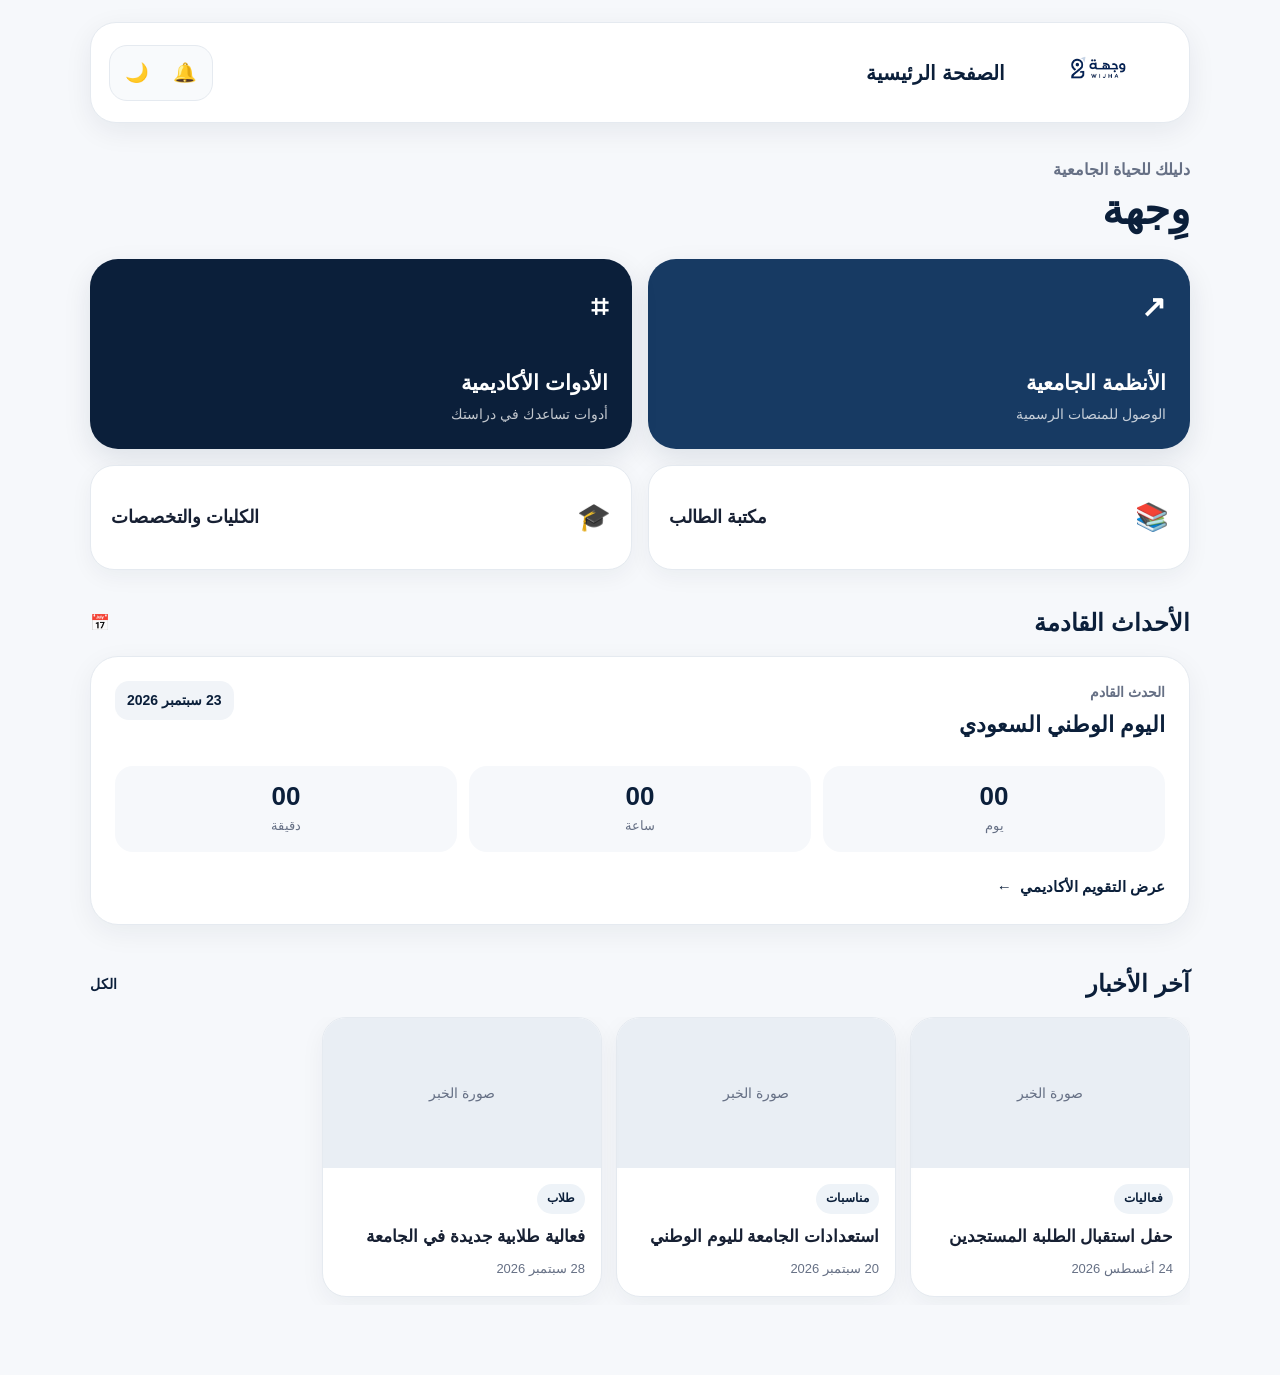
==== index.html @ 27737528 "Update stylesheet version in index.html" ====
<!DOCTYPE html>
<html lang="ar" dir="rtl">

<head>
    <meta charset="UTF-8">
    <meta name="viewport" content="width=device-width, initial-scale=1.0">

    <link rel="stylesheet" href="css/style.css?v=10">

    <title>وِجهة | WIJHA</title>
</head>

<body>

    <header class="top-bar">

        <div class="brand">
            <img src="assets/images/wijha-logo.jpg" alt="شعار وِجهة">
            <span>الصفحة الرئيسية</span>
        </div>

        <div class="top-actions">
            <button aria-label="الإشعارات">🔔</button>
            <button aria-label="الوضع الليلي">🌙</button>
        </div>

    </header>

    <section class="home-intro">
        <p class="home-eyebrow">دليلك للحياة الجامعية</p>
        <h1>وِجهة</h1>
    </section>

    <section class="main-shortcuts">

        <a href="#" class="main-card">
            <div class="card-icon">↗</div>
            <h2>الأنظمة الجامعية</h2>
            <p>الوصول للمنصات الرسمية</p>
        </a>

        <a href="#" class="main-card main-card-dark">
            <div class="card-icon">⌗</div>
            <h2>الأدوات الأكاديمية</h2>
            <p>أدوات تساعدك في دراستك</p>
        </a>

        <a href="#" class="secondary-card">
            <div class="secondary-icon">📚</div>
            <h3>مكتبة الطالب</h3>
        </a>

        <a href="#" class="secondary-card">
            <div class="secondary-icon">🎓</div>
            <h3>الكليات والتخصصات</h3>
        </a>

    </section>

    <section class="upcoming-section">

        <div class="section-heading">
            <h2>الأحداث القادمة</h2>
            <span>📅</span>
        </div>

        <div
            class="event-card"
            id="next-event"
            data-date="2026-09-23T00:00:00+03:00"
        >

            <div class="event-top">

                <div>
                    <p class="event-label">الحدث القادم</p>
                    <h3>اليوم الوطني السعودي</h3>
                </div>

                <div class="event-date">
                    23 سبتمبر 2026
                </div>

            </div>

            <div class="countdown">

                <div class="time-box">
                    <strong id="days">00</strong>
                    <span>يوم</span>
                </div>

                <div class="time-box">
                    <strong id="hours">00</strong>
                    <span>ساعة</span>
                </div>

                <div class="time-box">
                    <strong id="minutes">00</strong>
                    <span>دقيقة</span>
                </div>

            </div>

            <a href="#" class="event-link">
                عرض التقويم الأكاديمي
                <span>←</span>
            </a>

        </div>

    </section>

    <section class="news-section">

        <div class="news-heading">
            <h2>آخر الأخبار</h2>
            <a href="#">الكل</a>
        </div>

        <div class="news-scroll">

            <article class="news-card">

                <div class="news-image-placeholder">
                    صورة الخبر
                </div>

                <div class="news-content">
                    <span class="news-category">فعاليات</span>

                    <h3>
                        حفل استقبال الطلبة المستجدين
                    </h3>

                    <p class="news-date">
                        24 أغسطس 2026
                    </p>
                </div>

            </article>

            <article class="news-card">

                <div class="news-image-placeholder">
                    صورة الخبر
                </div>

                <div class="news-content">
                    <span class="news-category">مناسبات</span>

                    <h3>
                        استعدادات الجامعة لليوم الوطني
                    </h3>

                    <p class="news-date">
                        20 سبتمبر 2026
                    </p>
                </div>

            </article>

            <article class="news-card">

                <div class="news-image-placeholder">
                    صورة الخبر
                </div>

                <div class="news-content">
                    <span class="news-category">طلاب</span>

                    <h3>
                        فعالية طلابية جديدة في الجامعة
                    </h3>

                    <p class="news-date">
                        28 سبتمبر 2026
                    </p>
                </div>

            </article>

        </div>

    </section>


    <!-- Bottom Navigation -->

   <nav class="bottom-nav" aria-label="التنقل الرئيسي">

    <a href="index.html" class="bottom-nav-item active">
        <span class="bottom-nav-icon">⌂</span>
        <span class="bottom-nav-label">الرئيسية</span>
    </a>

    <a href="tools.html" class="bottom-nav-item">
        <span class="bottom-nav-icon">▦</span>
        <span class="bottom-nav-label">الأدوات</span>
    </a>

    <a href="services.html" class="bottom-nav-item">
        <span class="bottom-nav-icon">◇</span>
        <span class="bottom-nav-label">الخدمات</span>
    </a>

    <a href="library.html" class="bottom-nav-item">
        <span class="bottom-nav-icon">▤</span>
        <span class="bottom-nav-label">المكتبة</span>
    </a>

    <a href="news.html" class="bottom-nav-item">
        <span class="bottom-nav-icon">▱</span>
        <span class="bottom-nav-label">الأخبار</span>
    </a>

</nav>

    <script src="js/main.js?v=1"></script>

</body>

</html>
---- css/style.css ----
:root {
    --navy: #0B1F3A;
    --navy-light: #173A63;
    --white: #FFFFFF;
    --background: #F6F8FB;
    --text: #172033;
    --text-secondary: #667085;
    --border: #E5EAF0;
}

* {
    margin: 0;
    padding: 0;
    box-sizing: border-box;
}

html {
    direction: rtl;
    scroll-behavior: smooth;
}

body {
    background-color: var(--background);
    color: var(--text);
    font-family: Arial, sans-serif;
    line-height: 1.6;

    padding-bottom: 110px;
}


/* =========================
   Top Navigation
========================= */

.top-bar {
    width: calc(100% - 32px);
    max-width: 1100px;
    min-height: 82px;

    margin: 22px auto;
    padding: 12px 18px;

    background: var(--white);

    border: 1px solid var(--border);
    border-radius: 26px;

    display: flex;
    align-items: center;
    justify-content: space-between;

    box-shadow: 0 8px 28px rgba(11, 31, 58, 0.07);
}

.brand {
    display: flex;
    align-items: center;
    gap: 16px;
}

.brand img {
    width: 150px;
    height: 75px;
    object-fit: contain;
}

.brand span {
    color: var(--navy);
    font-size: 20px;
    font-weight: 700;
}

.top-actions {
    display: flex;
    align-items: center;
    gap: 6px;

    background: #F8FAFC;

    border: 1px solid var(--border);
    border-radius: 18px;

    padding: 6px;
}

.top-actions button {
    width: 42px;
    height: 42px;

    border: none;
    background: transparent;
    border-radius: 13px;

    font-size: 19px;
    cursor: pointer;
}

.top-actions button:hover {
    background: #EEF2F6;
}


/* =========================
   Home Intro
========================= */

.home-intro {
    width: calc(100% - 32px);
    max-width: 1100px;

    margin: 34px auto 24px;

    text-align: right;
}

.home-eyebrow {
    color: var(--text-secondary);

    font-size: 16px;
    font-weight: 600;

    margin-bottom: 2px;
}

.home-intro h1 {
    color: var(--navy);

    font-size: 42px;
    font-weight: 800;
    line-height: 1.2;
}


/* =========================
   Main Shortcuts
========================= */

.main-shortcuts {
    width: calc(100% - 32px);
    max-width: 1100px;

    margin: 0 auto 34px;

    display: grid;
    grid-template-columns: repeat(2, 1fr);

    gap: 16px;
}

.main-card {
    min-height: 190px;
    padding: 24px;

    background: var(--navy-light);
    color: var(--white);

    border-radius: 28px;

    text-decoration: none;

    display: flex;
    flex-direction: column;
    justify-content: flex-end;

    box-shadow: 0 10px 28px rgba(11, 31, 58, 0.10);
}

.main-card-dark {
    background: var(--navy);
}

.card-icon {
    margin-bottom: auto;

    font-size: 30px;
    font-weight: 700;
}

.main-card h2 {
    font-size: 21px;

    margin-bottom: 3px;
}

.main-card p {
    font-size: 14px;

    opacity: 0.75;
}

.secondary-card {
    min-height: 105px;

    padding: 18px 20px;

    background: var(--white);
    color: var(--text);

    border: 1px solid var(--border);
    border-radius: 24px;

    text-decoration: none;

    display: flex;
    align-items: center;
    justify-content: space-between;

    gap: 12px;

    box-shadow: 0 7px 22px rgba(11, 31, 58, 0.05);
}

.secondary-card h3 {
    font-size: 18px;
    font-weight: 700;
}

.secondary-icon {
    font-size: 27px;
}


/* =========================
   Sections
========================= */

.upcoming-section,
.news-section {
    width: calc(100% - 32px);
    max-width: 1100px;

    margin: 0 auto 40px;
}

.section-heading,
.news-heading {
    display: flex;
    align-items: center;
    justify-content: space-between;

    margin-bottom: 14px;
}

.section-heading h2,
.news-heading h2 {
    color: var(--navy);

    font-size: 24px;
    font-weight: 800;
}

.news-heading a {
    color: var(--navy);

    text-decoration: none;

    font-size: 14px;
    font-weight: 700;
}


/* =========================
   Upcoming Event
========================= */

.event-card {
    background: var(--white);

    border: 1px solid var(--border);
    border-radius: 28px;

    padding: 24px;

    box-shadow: 0 8px 28px rgba(11, 31, 58, 0.06);
}

.event-top {
    display: flex;

    align-items: flex-start;
    justify-content: space-between;

    gap: 20px;

    margin-bottom: 24px;
}

.event-label {
    color: var(--text-secondary);

    font-size: 14px;
    font-weight: 600;

    margin-bottom: 3px;
}

.event-top h3 {
    color: var(--navy);

    font-size: 22px;
    font-weight: 800;
}

.event-date {
    background: #F1F4F8;
    color: var(--navy);

    border-radius: 14px;

    padding: 8px 12px;

    font-size: 14px;
    font-weight: 700;

    white-space: nowrap;
}

.countdown {
    display: grid;

    grid-template-columns: repeat(3, 1fr);

    gap: 12px;

    margin-bottom: 22px;
}

.time-box {
    background: var(--background);

    border-radius: 18px;

    padding: 16px 10px;

    text-align: center;
}

.time-box strong {
    display: block;

    color: var(--navy);

    font-size: 26px;
    font-weight: 800;
    line-height: 1.1;
}

.time-box span {
    display: block;

    color: var(--text-secondary);

    font-size: 13px;

    margin-top: 5px;
}

.event-link {
    color: var(--navy);

    text-decoration: none;

    display: inline-flex;
    align-items: center;

    gap: 8px;

    font-size: 15px;
    font-weight: 700;
}


/* =========================
   News
========================= */

.news-scroll {
    display: flex;

    gap: 14px;

    overflow-x: auto;

    padding-bottom: 8px;

    scroll-snap-type: x mandatory;
}

.news-card {
    flex: 0 0 280px;

    background: var(--white);

    border: 1px solid var(--border);
    border-radius: 24px;

    overflow: hidden;

    scroll-snap-align: start;

    box-shadow: 0 8px 24px rgba(11, 31, 58, 0.05);
}

.news-image-placeholder {
    height: 150px;

    background: #E9EEF4;
    color: var(--text-secondary);

    display: flex;
    align-items: center;
    justify-content: center;

    font-size: 14px;
}

.news-content {
    padding: 16px;
}

.news-category {
    display: inline-block;

    color: var(--navy);
    background: #EEF3F8;

    border-radius: 999px;

    padding: 5px 10px;

    font-size: 12px;
    font-weight: 700;

    margin-bottom: 10px;
}

.news-content h3 {
    color: var(--text);

    font-size: 17px;
    line-height: 1.5;

    margin-bottom: 10px;
}

.news-date {
    color: var(--text-secondary);

    font-size: 13px;
}


/* =========================
   Bottom Navigation
========================= */

.bottom-nav {
    position: fixed;

    left: 50%;
    bottom: 14px;

    transform: translateX(-50%);

    width: calc(100% - 24px);
    max-width: 520px;

    min-height: 74px;

    padding: 8px 6px;

    background: rgba(255, 255, 255, 0.96);

    border: 1px solid var(--border);
    border-radius: 24px;

    display: grid;

    grid-template-columns: repeat(5, 1fr);

    align-items: center;

    z-index: 1000;

    box-shadow: 0 12px 38px rgba(11, 31, 58, 0.15);
}

.bottom-nav-item {
    min-width: 0;

    color: var(--text-secondary);

    text-decoration: none;

    display: flex;
    flex-direction: column;

    align-items: center;
    justify-content: center;

    gap: 3px;

    border-radius: 16px;

    padding: 7px 2px;
}

.bottom-nav-icon {
    font-size: 21px;

    line-height: 1;
}

.bottom-nav-label {
    font-size: 11px;

    font-weight: 700;

    white-space: nowrap;
}

.bottom-nav-item.active {
    color: var(--navy);

    background: #EEF3F8;
}


/* =========================
   Desktop
========================= */

@media (min-width: 801px) {

    .bottom-nav {
        display: none;
    }

    body {
        padding-bottom: 30px;
    }
}


/* =========================
   Mobile
========================= */

@media (max-width: 600px) {

    .top-bar {
        width: calc(100% - 24px);

        min-height: 74px;

        margin: 14px auto;

        padding: 9px 12px;

        border-radius: 22px;
    }

    .brand {
        gap: 9px;
    }

    .brand img {
        width: 145px;
        height: 65px;
    }

    .brand span {
        font-size: 16px;
    }

    .top-actions button {
        width: 36px;
        height: 36px;

        font-size: 17px;
    }


    .home-intro {
        width: calc(100% - 32px);

        margin: 30px auto 22px;
    }

    .home-eyebrow {
        font-size: 15px;
    }

    .home-intro h1 {
        font-size: 36px;
    }


    .main-shortcuts {
        gap: 12px;

        margin-bottom: 30px;
    }

    .main-card {
        min-height: 165px;

        padding: 18px;

        border-radius: 24px;
    }

    .card-icon {
        font-size: 26px;
    }

    .main-card h2 {
        font-size: 18px;
    }

    .main-card p {
        font-size: 13px;
    }


    .secondary-card {
        min-height: 96px;

        padding: 15px 16px;

        border-radius: 20px;
    }

    .secondary-card h3 {
        font-size: 16px;
    }

    .secondary-icon {
        font-size: 24px;
    }


    .upcoming-section,
    .news-section {
        width: calc(100% - 32px);

        margin-bottom: 34px;
    }

    .section-heading h2,
    .news-heading h2 {
        font-size: 21px;
    }


    .event-card {
        padding: 18px;

        border-radius: 24px;
    }

    .event-top {
        flex-direction: column;

        gap: 10px;

        margin-bottom: 18px;
    }

    .event-top h3 {
        font-size: 20px;
    }

    .event-date {
        font-size: 13px;
    }


    .countdown {
        gap: 8px;

        margin-bottom: 18px;
    }

    .time-box {
        padding: 14px 8px;

        border-radius: 16px;
    }

    .time-box strong {
        font-size: 23px;
    }

    .time-box span {
        font-size: 12px;
    }


    .news-card {
        flex-basis: 82%;
    }
}
/* =========================
   Inner Pages
========================= */

.page-intro {
    width: calc(100% - 32px);
    max-width: 1100px;

    margin: 36px auto 26px;

    text-align: right;
}

.page-eyebrow {
    color: var(--text-secondary);

    font-size: 15px;
    font-weight: 600;

    margin-bottom: 4px;
}

.page-intro h1 {
    color: var(--navy);

    font-size: 38px;
    font-weight: 800;

    margin-bottom: 10px;
}

.page-description {
    max-width: 650px;

    color: var(--text-secondary);

    font-size: 15px;
    line-height: 1.9;
}


/* =========================
   Tools Page
========================= */

.tools-grid {
    width: calc(100% - 32px);
    max-width: 1100px;

    margin: 0 auto 28px;

    display: grid;
    grid-template-columns: repeat(2, 1fr);

    gap: 16px;
}

.tool-card {
    min-height: 155px;

    padding: 22px;

    background: var(--white);
    color: var(--text);

    border: 1px solid var(--border);
    border-radius: 26px;

    text-decoration: none;

    display: grid;
    grid-template-columns: auto 1fr auto;

    align-items: center;

    gap: 16px;

    box-shadow: 0 8px 24px rgba(11, 31, 58, 0.05);
}

.tool-card-icon {
    width: 58px;
    height: 58px;

    background: #EEF3F8;
    color: var(--navy);

    border-radius: 18px;

    display: flex;
    align-items: center;
    justify-content: center;

    font-size: 25px;
    font-weight: 800;
}

.tool-card-content h2 {
    color: var(--navy);

    font-size: 20px;
    font-weight: 800;

    margin-bottom: 5px;
}

.tool-card-content p {
    color: var(--text-secondary);

    font-size: 14px;
    line-height: 1.7;
}

.tool-arrow {
    color: var(--navy);

    font-size: 22px;
    font-weight: 800;
}


/* =========================
   Privacy Note
========================= */

.privacy-note {
    width: calc(100% - 32px);
    max-width: 1100px;

    margin: 0 auto 40px;

    padding: 20px;

    background: #EEF3F8;

    border: 1px solid var(--border);
    border-radius: 24px;

    display: flex;
    align-items: flex-start;

    gap: 14px;
}

.privacy-icon {
    width: 44px;
    height: 44px;

    flex: 0 0 44px;

    background: var(--white);

    border-radius: 14px;

    display: flex;
    align-items: center;
    justify-content: center;

    font-size: 20px;
}

.privacy-note h3 {
    color: var(--navy);

    font-size: 17px;

    margin-bottom: 3px;
}

.privacy-note p {
    color: var(--text-secondary);

    font-size: 14px;
    line-height: 1.8;
}


/* =========================
   Inner Pages Mobile
========================= */

@media (max-width: 600px) {

    .page-intro {
        width: calc(100% - 32px);

        margin: 30px auto 22px;
    }

    .page-intro h1 {
        font-size: 30px;
    }

    .page-description {
        font-size: 14px;
    }


    .tools-grid {
        grid-template-columns: 1fr;

        gap: 12px;
    }

    .tool-card {
        min-height: 125px;

        padding: 17px;

        border-radius: 22px;

        gap: 13px;
    }

    .tool-card-icon {
        width: 50px;
        height: 50px;

        border-radius: 15px;

        font-size: 22px;
    }

    .tool-card-content h2 {
        font-size: 17px;
    }

    .tool-card-content p {
        font-size: 13px;
    }

    .tool-arrow {
        font-size: 20px;
    }


    .privacy-note {
        padding: 16px;

        border-radius: 20px;

        margin-bottom: 34px;
    }
}
/* =========================================
   GPA Calculator
========================================= */

.gpa-calculator {
    width: calc(100% - 32px);
    max-width: 1100px;
    margin: 0 auto 28px;
}

.calculator-section {
    background: var(--white);

    border: 1px solid var(--border);
    border-radius: 26px;

    padding: 24px;

    margin-bottom: 16px;

    box-shadow: 0 8px 24px rgba(11, 31, 58, 0.05);
}


/* Heading */

.calculator-heading {
    display: flex;
    align-items: flex-start;
    justify-content: space-between;

    gap: 20px;

    margin-bottom: 22px;
}

.calculator-heading > div {
    display: flex;
    align-items: center;

    gap: 10px;
}

.calculator-step {
    min-width: 38px;
    height: 38px;

    padding: 0 8px;

    background: #EEF3F8;
    color: var(--navy);

    border-radius: 12px;

    display: flex;
    align-items: center;
    justify-content: center;

    font-size: 13px;
    font-weight: 800;
}

.calculator-heading h2 {
    color: var(--navy);

    font-size: 21px;
    font-weight: 800;
}

.calculator-heading > p {
    color: var(--text-secondary);

    font-size: 13px;
}


/* Forms */

.form-grid {
    display: grid;

    grid-template-columns: repeat(2, 1fr);

    gap: 14px;
}

.form-group {
    display: flex;
    flex-direction: column;

    gap: 7px;
}

.form-group label {
    color: var(--text);

    font-size: 14px;
    font-weight: 700;
}

.form-group input,
.form-group select {
    width: 100%;

    height: 50px;

    padding: 0 14px;

    background: #FAFBFC;
    color: var(--text);

    border: 1px solid var(--border);
    border-radius: 14px;

    outline: none;

    font-family: inherit;
    font-size: 16px;
}

.form-group input:focus,
.form-group select:focus {
    border-color: var(--navy);
}

.form-group small {
    color: var(--text-secondary);

    font-size: 12px;
}


/* Courses */

.courses-list {
    display: flex;
    flex-direction: column;

    gap: 12px;
}

.course-row {
    display: flex;
    align-items: flex-start;

    gap: 12px;

    padding: 16px;

    background: var(--background);

    border: 1px solid var(--border);
    border-radius: 20px;
}

.course-number {
    width: 34px;
    height: 34px;

    flex: 0 0 34px;

    background: var(--navy);
    color: var(--white);

    border-radius: 11px;

    display: flex;
    align-items: center;
    justify-content: center;

    font-size: 13px;
    font-weight: 800;
}

.course-fields {
    flex: 1;

    display: grid;

    grid-template-columns: 2fr 1fr 1fr;

    gap: 12px;
}

.add-course-button {
    width: 100%;

    min-height: 48px;

    margin-top: 14px;

    border: 1px dashed #B8C3D1;
    border-radius: 15px;

    background: transparent;
    color: var(--navy);

    font-family: inherit;
    font-size: 14px;
    font-weight: 800;

    cursor: pointer;
}

.add-course-button span {
    font-size: 18px;

    margin-left: 5px;
}


/* Calculate */

.calculate-gpa-button {
    width: 100%;

    min-height: 56px;

    margin: 4px 0 16px;

    border: none;
    border-radius: 18px;

    background: var(--navy);
    color: var(--white);

    font-family: inherit;

    font-size: 17px;
    font-weight: 800;

    cursor: pointer;
}


/* Results */

.gpa-results {
    background: var(--navy);

    padding: 22px;

    border-radius: 26px;

    margin-bottom: 20px;
}

.result-heading {
    color: var(--white);

    font-size: 18px;
    font-weight: 800;

    margin-bottom: 14px;
}

.results-grid {
    display: grid;

    grid-template-columns: repeat(3, 1fr);

    gap: 10px;
}

.result-card {
    min-height: 120px;

    padding: 16px 10px;

    background: rgba(255, 255, 255, 0.08);

    border: 1px solid rgba(255, 255, 255, 0.12);
    border-radius: 18px;

    color: var(--white);

    display: flex;
    flex-direction: column;

    align-items: center;
    justify-content: center;

    text-align: center;
}

.result-card span {
    font-size: 13px;

    opacity: 0.8;
}

.result-card strong {
    font-size: 30px;

    margin: 5px 0;

    line-height: 1.1;
}

.result-card small {
    font-size: 11px;

    opacity: 0.65;
}


/* =========================================
   GPA Mobile
========================================= */

@media (max-width: 600px) {

    .gpa-calculator {
        width: calc(100% - 32px);
    }

    .calculator-section {
        padding: 17px;

        border-radius: 22px;
    }

    .calculator-heading {
        flex-direction: column;

        gap: 8px;

        margin-bottom: 18px;
    }

    .calculator-heading h2 {
        font-size: 18px;
    }

    .form-grid {
        grid-template-columns: 1fr;

        gap: 14px;
    }

    .course-row {
        padding: 13px;

        border-radius: 18px;
    }

    .course-fields {
        grid-template-columns: 1fr;
    }

    .course-number {
        margin-top: 27px;
    }

    .results-grid {
        grid-template-columns: 1fr;
    }

    .result-card {
        min-height: 100px;
    }

    .result-card strong {
        font-size: 28px;
    }
}
/* =========================
   GPA Scale Selector
========================= */

.gpa-scale-selector {
    display: grid;
    grid-template-columns: repeat(2, 1fr);
    gap: 12px;
}

.scale-option {
    min-height: 100px;

    padding: 16px;

    background: var(--background);

    border: 2px solid transparent;
    border-radius: 18px;

    cursor: pointer;

    display: flex;
    flex-direction: column;
    align-items: center;
    justify-content: center;

    text-align: center;

    transition: 0.2s ease;
}

.scale-option input {
    display: none;
}

.scale-option.active {
    background: #EEF3F8;
    border-color: var(--navy);
}

.scale-number {
    color: var(--navy);

    font-size: 25px;
    font-weight: 800;
}

.scale-label {
    color: var(--text-secondary);

    font-size: 13px;

    margin-top: 3px;
}

@media (max-width: 600px) {

    .gpa-scale-selector {
        grid-template-columns: repeat(2, 1fr);
        gap: 10px;
    }

    .scale-option {
        min-height: 90px;
        padding: 12px;
    }

    .scale-number {
        font-size: 22px;
    }
}
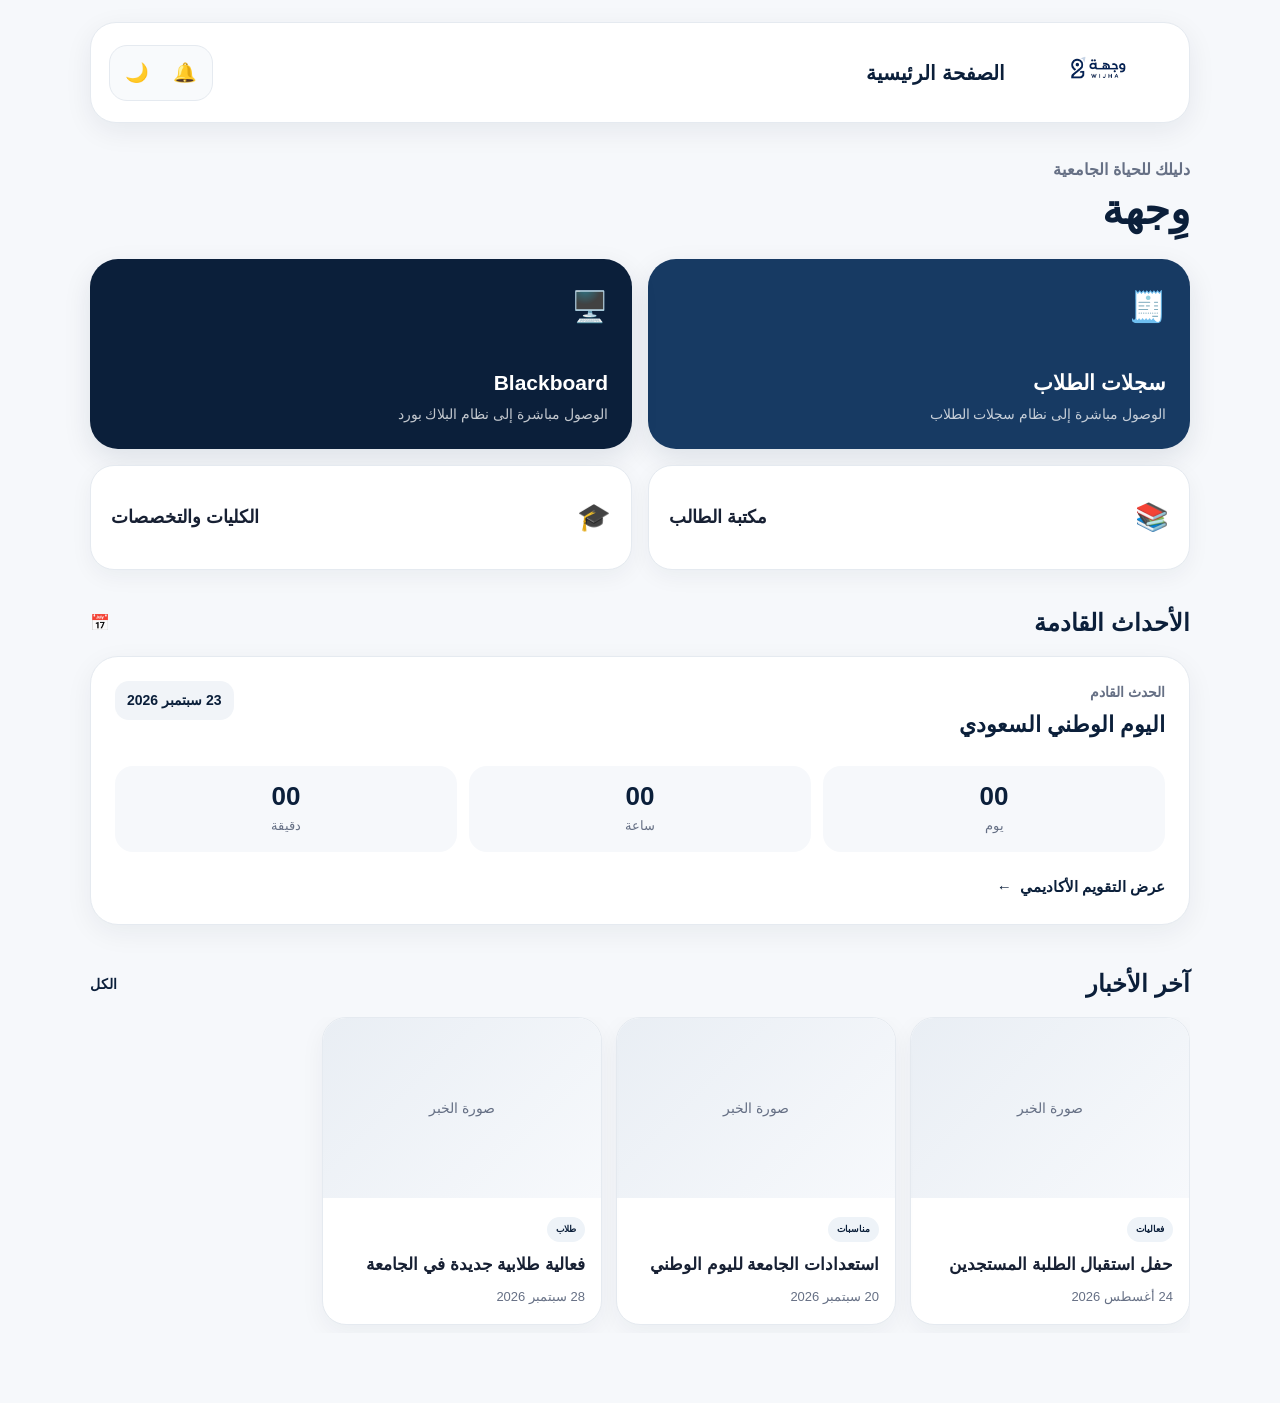
==== commit 850a53dc: "Add links to student records and Blackboard systems" ====
--- a/index.html
+++ b/index.html
@@ -33,24 +33,47 @@
 
     <section class="main-shortcuts">
 
-        <a href="#" class="main-card">
-            <div class="card-icon">↗</div>
-            <h2>الأنظمة الجامعية</h2>
-            <p>الوصول للمنصات الرسمية</p>
-        </a>
-
-        <a href="#" class="main-card main-card-dark">
-            <div class="card-icon">⌗</div>
-            <h2>الأدوات الأكاديمية</h2>
-            <p>أدوات تساعدك في دراستك</p>
-        </a>
+        <a
+    href="https://sis.iau.edu.sa/psp/ps/?cmd=login&languageCd=ENG&"
+    target="_blank"
+    rel="noopener"
+    class="main-card"
+>
+    <div class="card-icon">🧾</div>
+
+    <h2>
+        سجلات الطلاب
+    </h2>
+
+    <p>
+        الوصول مباشرة إلى نظام سجلات الطلاب
+    </p>
+</a>
+
+
+<a
+    href="https://vle.iau.edu.sa"
+    target="_blank"
+    rel="noopener"
+    class="main-card main-card-dark"
+>
+    <div class="card-icon">🖥️</div>
+
+    <h2>
+        Blackboard
+    </h2>
+
+    <p>
+        الوصول مباشرة إلى نظام البلاك بورد
+    </p>
+</a>
 
         <a href="#" class="secondary-card">
             <div class="secondary-icon">📚</div>
             <h3>مكتبة الطالب</h3>
         </a>
 
-        <a href="#" class="secondary-card">
+        <a href="colleges.html" class="secondary-card">
             <div class="secondary-icon">🎓</div>
             <h3>الكليات والتخصصات</h3>
         </a>
--- a/css/style.css
+++ b/css/style.css
@@ -1384,3 +1384,2935 @@
         font-size: 22px;
     }
 }
+/* =========================
+   Absence Calculator
+========================= */
+
+.absence-calculator {
+    width: calc(100% - 32px);
+    max-width: 1100px;
+    margin: 0 auto 28px;
+}
+
+@media (max-width: 600px) {
+
+    .absence-calculator {
+        width: calc(100% - 32px);
+    }
+
+}
+/* =========================
+   Grade Converter
+========================= */
+
+.grade-converter {
+    width: calc(100% - 32px);
+    max-width: 1100px;
+    margin: 0 auto 28px;
+}
+
+.quick-weights {
+    display: flex;
+    align-items: center;
+    flex-wrap: wrap;
+
+    gap: 8px;
+
+    margin: -2px 0 16px;
+}
+
+.quick-weights span {
+    color: var(--text-secondary);
+
+    font-size: 13px;
+    font-weight: 700;
+
+    margin-left: 4px;
+}
+
+.quick-weights button {
+    min-width: 52px;
+    height: 40px;
+
+    padding: 0 12px;
+
+    background: var(--white);
+    color: var(--navy);
+
+    border: 1px solid var(--border);
+    border-radius: 12px;
+
+    font-family: inherit;
+    font-size: 13px;
+    font-weight: 800;
+
+    cursor: pointer;
+}
+
+.quick-weights button:hover {
+    background: #EEF3F8;
+}
+
+@media (max-width: 600px) {
+
+    .grade-converter {
+        width: calc(100% - 32px);
+    }
+
+    .quick-weights {
+        gap: 7px;
+    }
+
+    .quick-weights button {
+        min-width: 48px;
+        height: 38px;
+
+        padding: 0 10px;
+    }
+}
+/* =========================
+   Schedule Builder
+========================= */
+
+.schedule-builder {
+    width: calc(100% - 32px);
+    max-width: 1100px;
+    margin: 0 auto 28px;
+}
+
+.schedule-form-grid {
+    display: grid;
+    grid-template-columns: repeat(4, 1fr);
+    gap: 14px;
+}
+
+.schedule-form-grid .form-group:first-child {
+    grid-column: 1 / -1;
+}
+
+.schedule-form-grid input,
+.schedule-form-grid select {
+    min-width: 0;
+}
+@media (max-width: 900px) {
+
+    .schedule-form-grid {
+        grid-template-columns: repeat(2, 1fr);
+    }
+
+    .schedule-form-grid .form-group:first-child {
+        grid-column: 1 / -1;
+    }
+}
+
+.schedule-preview {
+    min-height: 280px;
+    background: var(--background);
+    border: 1px dashed #B8C3D1;
+    border-radius: 22px;
+    padding: 18px;
+}
+
+.schedule-empty {
+    min-height: 240px;
+
+    display: flex;
+    flex-direction: column;
+    align-items: center;
+    justify-content: center;
+
+    text-align: center;
+}
+
+.schedule-empty-icon {
+    font-size: 42px;
+    margin-bottom: 10px;
+}
+
+.schedule-empty h3 {
+    color: var(--navy);
+    font-size: 18px;
+    margin-bottom: 5px;
+}
+
+.schedule-empty p {
+    color: var(--text-secondary);
+    font-size: 14px;
+}
+
+
+/* Mobile */
+
+@media (max-width: 600px) {
+
+    .schedule-form-grid {
+        grid-template-columns: 1fr;
+    }
+
+}
+/* =========================
+   Schedule Results
+========================= */
+
+.schedule-day {
+    margin-bottom: 20px;
+}
+
+.schedule-day:last-child {
+    margin-bottom: 0;
+}
+
+.schedule-day-title {
+    color: var(--navy);
+
+    font-size: 18px;
+    font-weight: 800;
+
+    margin-bottom: 10px;
+}
+
+.schedule-course-card {
+    background: var(--white);
+
+    border: 1px solid var(--border);
+    border-radius: 18px;
+
+    padding: 15px;
+
+    margin-bottom: 9px;
+
+    display: flex;
+    align-items: center;
+    justify-content: space-between;
+
+    gap: 12px;
+}
+
+.schedule-course-info h4 {
+    color: var(--navy);
+
+    font-size: 16px;
+    font-weight: 800;
+
+    margin-bottom: 3px;
+}
+
+.schedule-course-info p {
+    color: var(--text);
+
+    font-size: 13px;
+
+    margin-bottom: 2px;
+}
+
+.schedule-course-info span {
+    color: var(--text-secondary);
+
+    font-size: 12px;
+}
+
+.schedule-remove-button {
+    width: 38px;
+    height: 38px;
+
+    flex: 0 0 38px;
+
+    border: none;
+    border-radius: 12px;
+
+    background: #EEF3F8;
+    color: var(--navy);
+
+    font-size: 22px;
+
+    cursor: pointer;
+}
+.weekly-schedule-wrapper {
+    width: 100%;
+    overflow-x: auto;
+    -webkit-overflow-scrolling: touch;
+}
+
+.weekly-schedule-grid {
+    display: grid;
+    grid-template-columns: repeat(5, minmax(170px, 1fr));
+    min-width: 850px;
+
+    background: var(--white);
+
+    border: 1px solid var(--border);
+    border-radius: 20px;
+
+    overflow: hidden;
+}
+
+.weekly-day-column {
+    min-width: 0;
+    border-left: 1px solid var(--border);
+}
+
+.weekly-day-column:last-child {
+    border-left: none;
+}
+
+.weekly-day-heading {
+    padding: 15px 10px;
+
+    background: var(--navy);
+    color: var(--white);
+
+    font-size: 15px;
+    font-weight: 800;
+    text-align: center;
+}
+
+.weekly-day-content {
+    min-height: 300px;
+    padding: 10px;
+    background: #FAFBFC;
+}
+
+.weekly-day-empty {
+    padding: 25px 6px;
+
+    color: var(--text-secondary);
+
+    font-size: 12px;
+    text-align: center;
+}
+
+.weekly-course-card {
+    position: relative;
+
+    margin-bottom: 9px;
+    padding: 14px 11px;
+
+    background: var(--white);
+
+    border: 1px solid var(--border);
+    border-radius: 15px;
+
+    box-shadow: 0 4px 12px rgba(11, 31, 58, 0.05);
+}
+
+.weekly-course-card h4 {
+    padding-left: 24px;
+
+    color: var(--navy);
+
+    font-size: 14px;
+    font-weight: 800;
+    line-height: 1.5;
+
+    margin-bottom: 8px;
+}
+
+.weekly-course-time {
+    display: flex;
+    align-items: center;
+    justify-content: center;
+    flex-wrap: wrap;
+
+    gap: 4px;
+
+    padding: 7px;
+
+    background: #EEF3F8;
+    border-radius: 9px;
+
+    color: var(--navy);
+
+    font-size: 11px;
+    font-weight: 700;
+}
+
+.weekly-course-room {
+    margin-top: 7px;
+
+    color: var(--text-secondary);
+
+    font-size: 11px;
+    font-weight: 700;
+    text-align: center;
+}
+
+.weekly-course-card .schedule-remove-button {
+    position: absolute;
+
+    top: 8px;
+    left: 8px;
+
+    width: 25px;
+    height: 25px;
+
+    border: none;
+    border-radius: 7px;
+
+    background: transparent;
+    color: var(--text-secondary);
+
+    font-size: 17px;
+    cursor: pointer;
+}
+
+@media (max-width: 900px) {
+
+    .schedule-preview {
+        padding: 12px;
+    }
+
+    .weekly-schedule-grid {
+        grid-template-columns: repeat(5, minmax(155px, 1fr));
+        min-width: 775px;
+    }
+}
+
+@media (max-width: 600px) {
+
+    .weekly-schedule-grid {
+        grid-template-columns: repeat(5, minmax(145px, 1fr));
+        min-width: 725px;
+    }
+
+    .weekly-day-heading {
+        padding: 13px 8px;
+        font-size: 14px;
+    }
+}
+/* =========================================
+   Schedule Actions
+========================================= */
+
+.schedule-actions {
+    margin-top: 16px;
+
+    display: flex;
+    justify-content: flex-start;
+}
+
+.schedule-actions[hidden] {
+    display: none;
+}
+
+.print-schedule-button {
+    min-height: 48px;
+
+    padding: 0 20px;
+
+    background: var(--navy);
+    color: var(--white);
+
+    border: none;
+    border-radius: 15px;
+
+    font-family: inherit;
+    font-size: 14px;
+    font-weight: 800;
+
+    cursor: pointer;
+}
+
+.print-only-title {
+    display: none;
+}
+
+
+/* =========================================
+   Print
+========================================= */
+
+@media print {
+
+    @page {
+        size: A4 landscape;
+        margin: 10mm;
+    }
+
+
+    body {
+        background: #FFFFFF !important;
+
+        padding: 0 !important;
+        margin: 0 !important;
+    }
+
+
+    body * {
+        visibility: hidden;
+    }
+
+
+    .print-area,
+    .print-area * {
+        visibility: visible;
+    }
+
+
+    .print-area {
+        position: absolute;
+
+        top: 0;
+        right: 0;
+
+        width: 100%;
+
+        padding: 0;
+
+        background: #FFFFFF;
+    }
+
+
+    .print-only-title {
+        display: block;
+
+        visibility: visible;
+
+        margin-bottom: 18px;
+
+        text-align: center;
+    }
+
+
+    .print-only-title h1 {
+        color: #0B1F3A;
+
+        font-size: 24px;
+
+        margin-bottom: 3px;
+    }
+
+
+    .print-only-title p {
+        color: #667085;
+
+        font-size: 11px;
+    }
+
+
+    .schedule-preview {
+        min-height: auto;
+
+        padding: 0;
+
+        background: #FFFFFF;
+
+        border: none;
+    }
+
+
+    .weekly-schedule-wrapper {
+        width: 100%;
+
+        overflow: visible;
+    }
+
+
+    .weekly-schedule-grid {
+        width: 100%;
+        min-width: 0;
+
+        grid-template-columns:
+            repeat(5, 1fr);
+
+        border: 1px solid #D8DEE7;
+
+        border-radius: 10px;
+
+        overflow: hidden;
+    }
+
+
+    .weekly-day-heading {
+        background: #0B1F3A !important;
+        color: #FFFFFF !important;
+
+        print-color-adjust: exact;
+        -webkit-print-color-adjust: exact;
+
+        font-size: 12px;
+
+        padding: 9px 5px;
+    }
+
+
+    .weekly-day-content {
+        min-height: 170px;
+
+        padding: 6px;
+
+        background: #FAFBFC !important;
+
+        print-color-adjust: exact;
+        -webkit-print-color-adjust: exact;
+    }
+
+
+    .weekly-course-card {
+        padding: 8px 6px;
+
+        margin-bottom: 5px;
+
+        border-radius: 8px;
+
+        box-shadow: none;
+
+        break-inside: avoid;
+    }
+
+
+    .weekly-course-card h4 {
+        padding: 0;
+
+        font-size: 10px;
+
+        margin-bottom: 5px;
+    }
+
+
+    .weekly-course-time {
+        padding: 4px;
+
+        font-size: 8px;
+
+        background: #EEF3F8 !important;
+
+        print-color-adjust: exact;
+        -webkit-print-color-adjust: exact;
+    }
+
+
+    .weekly-course-room {
+        font-size: 8px;
+
+        margin-top: 4px;
+    }
+
+
+    .weekly-day-empty {
+        font-size: 8px;
+
+        padding: 15px 2px;
+    }
+
+
+    .schedule-remove-button {
+        display: none !important;
+    }
+
+}
+/* =========================================
+   Services Directory
+========================================= */
+
+.services-directory {
+    width: calc(100% - 32px);
+    max-width: 1100px;
+    margin: 0 auto 40px;
+}
+
+.service-section {
+    background: var(--white);
+    border: 1px solid var(--border);
+    border-radius: 28px;
+    padding: 26px;
+    box-shadow: 0 8px 28px rgba(11, 31, 58, 0.05);
+}
+
+.service-header {
+    display: flex;
+    align-items: flex-start;
+    gap: 16px;
+    padding-bottom: 24px;
+    margin-bottom: 24px;
+    border-bottom: 1px solid var(--border);
+}
+
+.service-icon {
+    width: 56px;
+    height: 56px;
+    flex: 0 0 56px;
+
+    display: flex;
+    align-items: center;
+    justify-content: center;
+
+    background: #EEF3F8;
+    border-radius: 18px;
+    font-size: 25px;
+}
+
+.service-kicker {
+    color: var(--text-secondary);
+    font-size: 13px;
+    font-weight: 700;
+    margin-bottom: 2px;
+}
+
+.service-header h2 {
+    color: var(--navy);
+    font-size: 24px;
+    font-weight: 800;
+    margin-bottom: 8px;
+}
+
+.service-description {
+    max-width: 760px;
+    color: var(--text-secondary);
+    font-size: 14px;
+    line-height: 1.9;
+}
+
+
+/* Groups */
+
+.service-group {
+    margin-bottom: 30px;
+}
+
+.service-group-heading {
+    margin-bottom: 14px;
+}
+
+.service-group-heading h3 {
+    color: var(--navy);
+    font-size: 19px;
+    font-weight: 800;
+    margin-bottom: 3px;
+}
+
+.service-group-heading p {
+    color: var(--text-secondary);
+    font-size: 13px;
+}
+
+
+/* Action cards */
+
+.service-action-grid {
+    display: grid;
+    grid-template-columns: repeat(2, 1fr);
+    gap: 12px;
+}
+
+.service-action-card {
+    min-height: 120px;
+    padding: 18px;
+
+    background: #FAFBFC;
+    color: var(--text);
+
+    border: 1px solid var(--border);
+    border-radius: 20px;
+
+    text-decoration: none;
+
+    display: grid;
+    grid-template-columns: auto 1fr auto;
+    align-items: center;
+    gap: 14px;
+}
+
+.service-action-card:hover {
+    border-color: #B9C5D4;
+}
+
+.service-action-primary {
+    background: var(--navy);
+    color: var(--white);
+    border-color: var(--navy);
+}
+
+.service-action-icon {
+    width: 46px;
+    height: 46px;
+    flex: 0 0 46px;
+
+    border-radius: 14px;
+
+    display: flex;
+    align-items: center;
+    justify-content: center;
+
+    background: #EEF3F8;
+    color: var(--navy);
+
+    font-size: 20px;
+    font-weight: 800;
+}
+
+.service-action-primary .service-action-icon {
+    background: rgba(255, 255, 255, 0.12);
+    color: var(--white);
+}
+
+.service-action-card h4 {
+    font-size: 16px;
+    font-weight: 800;
+    margin-bottom: 4px;
+}
+
+.service-action-card p {
+    color: var(--text-secondary);
+    font-size: 13px;
+    line-height: 1.7;
+}
+
+.service-action-primary p {
+    color: rgba(255, 255, 255, 0.72);
+}
+
+.service-action-arrow {
+    font-size: 20px;
+    font-weight: 800;
+}
+
+.service-phone {
+    display: inline-block;
+    margin-top: 5px;
+    color: var(--navy);
+    font-size: 14px;
+}
+
+
+/* Guides */
+
+.guide-grid {
+    display: grid;
+    grid-template-columns: repeat(2, 1fr);
+    gap: 12px;
+}
+
+.guide-card {
+    min-height: 145px;
+    padding: 18px;
+
+    background: var(--white);
+    color: var(--text);
+
+    border: 1px solid var(--border);
+    border-radius: 20px;
+
+    text-decoration: none;
+
+    display: grid;
+    grid-template-columns: auto 1fr auto;
+    align-items: center;
+    gap: 14px;
+}
+
+.guide-icon {
+    width: 50px;
+    height: 50px;
+
+    background: #EEF3F8;
+    border-radius: 15px;
+
+    display: flex;
+    align-items: center;
+    justify-content: center;
+
+    font-size: 22px;
+}
+
+.official-badge {
+    display: inline-block;
+
+    margin-bottom: 6px;
+    padding: 4px 8px;
+
+    background: #EEF3F8;
+    color: var(--navy);
+
+    border-radius: 999px;
+
+    font-size: 10px;
+    font-weight: 800;
+}
+
+.guide-card h4 {
+    color: var(--navy);
+    font-size: 15px;
+    font-weight: 800;
+    line-height: 1.6;
+    margin-bottom: 4px;
+}
+
+.guide-card p {
+    color: var(--text-secondary);
+    font-size: 12px;
+}
+
+.guide-arrow {
+    color: var(--navy);
+    font-size: 20px;
+    font-weight: 800;
+}
+
+
+/* Help box */
+
+.service-help-box {
+    padding: 18px;
+
+    background: #EEF3F8;
+    border: 1px solid var(--border);
+    border-radius: 20px;
+
+    display: flex;
+    gap: 13px;
+    align-items: flex-start;
+}
+
+.service-help-icon {
+    width: 42px;
+    height: 42px;
+    flex: 0 0 42px;
+
+    background: var(--white);
+    border-radius: 13px;
+
+    display: flex;
+    align-items: center;
+    justify-content: center;
+
+    color: var(--navy);
+    font-weight: 800;
+}
+
+.service-help-box h3 {
+    color: var(--navy);
+    font-size: 15px;
+    font-weight: 800;
+    margin-bottom: 4px;
+}
+
+.service-help-box p {
+    color: var(--text-secondary);
+    font-size: 13px;
+    line-height: 1.8;
+}
+
+
+/* Mobile */
+
+@media (max-width: 700px) {
+
+    .service-section {
+        padding: 18px;
+        border-radius: 24px;
+    }
+
+    .service-header {
+        gap: 12px;
+    }
+
+    .service-icon {
+        width: 48px;
+        height: 48px;
+        flex-basis: 48px;
+        border-radius: 15px;
+        font-size: 22px;
+    }
+
+    .service-header h2 {
+        font-size: 20px;
+    }
+
+    .service-action-grid,
+    .guide-grid {
+        grid-template-columns: 1fr;
+    }
+
+    .service-action-card,
+    .guide-card {
+        min-height: 110px;
+        padding: 15px;
+        border-radius: 18px;
+    }
+
+    .service-action-card {
+        grid-template-columns: auto 1fr auto;
+    }
+
+    .guide-card {
+        grid-template-columns: auto 1fr auto;
+    }
+
+}
+/* =========================================
+   Services Choice Directory
+========================================= */
+
+.services-choice-grid {
+    display: grid;
+    grid-template-columns: repeat(2, 1fr);
+    gap: 14px;
+}
+
+.service-choice-card {
+    min-height: 170px;
+
+    padding: 22px;
+
+    background: var(--white);
+    color: var(--text);
+
+    border: 1px solid var(--border);
+    border-radius: 22px;
+
+    text-decoration: none;
+
+    display: grid;
+    grid-template-columns: auto 1fr auto;
+    align-items: center;
+    gap: 16px;
+
+    box-shadow: 0 6px 20px rgba(11, 31, 58, 0.04);
+}
+
+.service-choice-card:hover {
+    border-color: #B9C5D4;
+    transform: translateY(-2px);
+}
+
+.service-choice-icon {
+    width: 58px;
+    height: 58px;
+
+    display: flex;
+    align-items: center;
+    justify-content: center;
+
+    background: #EEF3F8;
+    border-radius: 18px;
+
+    font-size: 25px;
+}
+
+.service-choice-type {
+    display: block;
+
+    margin-bottom: 3px;
+
+    color: var(--text-secondary);
+
+    font-size: 11px;
+    font-weight: 700;
+}
+
+.service-choice-content h2 {
+    margin-bottom: 6px;
+
+    color: var(--navy);
+
+    font-size: 18px;
+    font-weight: 800;
+}
+
+.service-choice-content p {
+    color: var(--text-secondary);
+
+    font-size: 13px;
+    line-height: 1.7;
+}
+
+.service-choice-arrow {
+    color: var(--navy);
+
+    font-size: 21px;
+    font-weight: 800;
+}
+
+
+@media (max-width: 700px) {
+
+    .services-choice-grid {
+        grid-template-columns: 1fr;
+    }
+
+    .service-choice-card {
+        min-height: 135px;
+        padding: 17px;
+        border-radius: 20px;
+        gap: 13px;
+    }
+
+    .service-choice-icon {
+        width: 50px;
+        height: 50px;
+        border-radius: 15px;
+        font-size: 22px;
+    }
+
+    .service-choice-content h2 {
+        font-size: 16px;
+    }
+
+}
+/* =========================================
+   Counseling Center
+========================================= */
+
+.counseling-toggle {
+    width: 100%;
+    border: 1px solid var(--border);
+    font-family: inherit;
+    cursor: pointer;
+    text-align: right;
+}
+
+.counseling-arrow {
+    transition: transform 0.2s ease;
+}
+
+.counseling-toggle[aria-expanded="true"]
+.counseling-arrow {
+    transform: rotate(180deg);
+}
+
+
+/* Details */
+
+.counseling-details {
+    margin-top: 16px;
+    padding: 24px;
+
+    background: var(--white);
+
+    border: 1px solid var(--border);
+    border-radius: 24px;
+
+    box-shadow: 0 6px 20px rgba(11, 31, 58, 0.04);
+}
+
+.counseling-details[hidden] {
+    display: none;
+}
+
+.counseling-details-header {
+    display: flex;
+    align-items: center;
+    justify-content: space-between;
+
+    gap: 14px;
+
+    padding-bottom: 18px;
+    margin-bottom: 22px;
+
+    border-bottom: 1px solid var(--border);
+}
+
+.counseling-details-header h2 {
+    color: var(--navy);
+
+    font-size: 22px;
+    font-weight: 800;
+}
+
+.counseling-details-icon {
+    width: 48px;
+    height: 48px;
+
+    flex: 0 0 48px;
+
+    display: flex;
+    align-items: center;
+    justify-content: center;
+
+    background: #EEF3F8;
+    border-radius: 15px;
+
+    font-size: 21px;
+}
+
+
+/* Groups */
+
+.counseling-group {
+    margin-bottom: 26px;
+}
+
+.counseling-group h3 {
+    color: var(--navy);
+
+    font-size: 17px;
+    font-weight: 800;
+
+    margin-bottom: 12px;
+}
+
+
+/* Locations */
+
+.locations-grid {
+    display: grid;
+    grid-template-columns: repeat(3, 1fr);
+
+    gap: 10px;
+}
+
+.location-card {
+    min-height: 115px;
+
+    padding: 15px;
+
+    background: #FAFBFC;
+
+    border: 1px solid var(--border);
+    border-radius: 18px;
+
+    display: flex;
+    align-items: flex-start;
+
+    gap: 10px;
+}
+
+.location-icon {
+    font-size: 17px;
+}
+
+.location-card h4 {
+    color: var(--navy);
+
+    font-size: 14px;
+    font-weight: 800;
+
+    margin-bottom: 4px;
+}
+
+.location-card p {
+    color: var(--text-secondary);
+
+    font-size: 12px;
+    line-height: 1.7;
+}
+
+
+/* Phone */
+
+.contact-buttons {
+    display: flex;
+    flex-wrap: wrap;
+
+    gap: 8px;
+}
+
+.contact-button {
+    min-height: 46px;
+
+    padding: 0 15px;
+
+    display: inline-flex;
+    align-items: center;
+
+    gap: 8px;
+
+    background: #EEF3F8;
+    color: var(--navy);
+
+    border: 1px solid var(--border);
+    border-radius: 14px;
+
+    text-decoration: none;
+
+    font-size: 14px;
+    font-weight: 800;
+
+    direction: ltr;
+}
+
+
+/* Email */
+
+.email-grid {
+    display: grid;
+    grid-template-columns: repeat(2, 1fr);
+
+    gap: 10px;
+}
+
+.email-card {
+    min-height: 82px;
+
+    padding: 14px;
+
+    background: #FAFBFC;
+    color: var(--text);
+
+    border: 1px solid var(--border);
+    border-radius: 18px;
+
+    text-decoration: none;
+
+    display: flex;
+    align-items: center;
+
+    gap: 11px;
+}
+
+.email-icon {
+    width: 42px;
+    height: 42px;
+
+    flex: 0 0 42px;
+
+    display: flex;
+    align-items: center;
+    justify-content: center;
+
+    background: #EEF3F8;
+    border-radius: 13px;
+}
+
+.email-label {
+    display: block;
+
+    color: var(--text-secondary);
+
+    font-size: 11px;
+    font-weight: 700;
+
+    margin-bottom: 2px;
+}
+
+.email-card strong {
+    display: block;
+
+    color: var(--navy);
+
+    font-size: 13px;
+
+    direction: ltr;
+}
+
+
+/* Official page */
+
+.official-counseling-link {
+    min-height: 72px;
+
+    padding: 15px 17px;
+
+    background: var(--navy);
+    color: var(--white);
+
+    border-radius: 18px;
+
+    text-decoration: none;
+
+    display: flex;
+    align-items: center;
+    justify-content: space-between;
+
+    gap: 12px;
+}
+
+.official-counseling-link span:first-child {
+    display: block;
+
+    color: rgba(255, 255, 255, 0.68);
+
+    font-size: 11px;
+
+    margin-bottom: 2px;
+}
+
+.official-counseling-link strong {
+    font-size: 14px;
+}
+
+.official-link-arrow {
+    font-size: 21px;
+}
+
+
+/* Mobile */
+
+@media (max-width: 700px) {
+
+    .counseling-details {
+        padding: 17px;
+
+        border-radius: 21px;
+    }
+
+    .counseling-details-header h2 {
+        font-size: 19px;
+    }
+
+    .locations-grid,
+    .email-grid {
+        grid-template-columns: 1fr;
+    }
+
+    .location-card {
+        min-height: auto;
+    }
+
+    .contact-buttons {
+        flex-direction: column;
+    }
+
+    .contact-button {
+        width: 100%;
+
+        justify-content: center;
+    }
+
+    .email-card strong {
+        font-size: 12px;
+    }
+
+}
+/* =========================================
+   WIJHA | Student Library
+========================================= */
+
+.student-library {
+    width: calc(100% - 32px);
+    max-width: 1100px;
+    margin: 0 auto 40px;
+}
+
+.library-documents-grid {
+    display: grid;
+    grid-template-columns: repeat(2, 1fr);
+    gap: 14px;
+}
+
+
+/* Document Card */
+
+.library-document-card {
+    width: 100%;
+    min-height: 145px;
+
+    padding: 20px;
+
+    background: var(--white);
+    color: var(--text);
+
+    border: 1px solid var(--border);
+    border-radius: 22px;
+
+    text-decoration: none;
+    text-align: right;
+    font-family: inherit;
+
+    display: grid;
+    grid-template-columns: auto 1fr auto;
+    align-items: center;
+    gap: 15px;
+
+    box-shadow: 0 6px 20px rgba(11, 31, 58, 0.04);
+
+    cursor: pointer;
+}
+
+.library-document-card:hover {
+    border-color: #B9C5D4;
+}
+
+.library-document-icon {
+    width: 54px;
+    height: 54px;
+
+    display: flex;
+    align-items: center;
+    justify-content: center;
+
+    background: #EEF3F8;
+    border-radius: 17px;
+
+    font-size: 23px;
+}
+
+.library-document-type {
+    display: block;
+
+    margin-bottom: 3px;
+
+    color: var(--text-secondary);
+
+    font-size: 11px;
+    font-weight: 700;
+}
+
+.library-document-content h2 {
+    margin-bottom: 5px;
+
+    color: var(--navy);
+
+    font-size: 17px;
+    font-weight: 800;
+}
+
+.library-document-content p {
+    color: var(--text-secondary);
+
+    font-size: 12px;
+    line-height: 1.7;
+}
+
+.library-document-arrow {
+    color: var(--navy);
+
+    font-size: 20px;
+    font-weight: 800;
+}
+
+
+/* Expand Arrow */
+
+.instructions-arrow {
+    transition: transform 0.2s ease;
+}
+
+.student-instructions-toggle[aria-expanded="true"]
+.instructions-arrow {
+    transform: rotate(180deg);
+}
+
+
+/* =========================================
+   Student Instructions
+========================================= */
+
+.student-instructions-details {
+    margin-top: 16px;
+    padding: 24px;
+
+    background: var(--white);
+
+    border: 1px solid var(--border);
+    border-radius: 24px;
+
+    box-shadow: 0 6px 20px rgba(11, 31, 58, 0.04);
+}
+
+.student-instructions-details[hidden] {
+    display: none;
+}
+
+.instructions-details-heading {
+    display: flex;
+    align-items: center;
+    justify-content: space-between;
+
+    gap: 14px;
+
+    padding-bottom: 18px;
+    margin-bottom: 8px;
+
+    border-bottom: 1px solid var(--border);
+}
+
+.instructions-details-heading h2 {
+    color: var(--navy);
+
+    font-size: 21px;
+    font-weight: 800;
+}
+
+.instructions-heading-icon {
+    width: 48px;
+    height: 48px;
+
+    flex: 0 0 48px;
+
+    display: flex;
+    align-items: center;
+    justify-content: center;
+
+    background: #EEF3F8;
+    border-radius: 15px;
+
+    font-size: 21px;
+}
+
+
+/* Instruction Items */
+
+.instructions-list {
+    display: flex;
+    flex-direction: column;
+}
+
+.instruction-item {
+    display: grid;
+    grid-template-columns: 48px 1fr;
+    gap: 14px;
+
+    padding: 20px 0;
+
+    border-bottom: 1px solid var(--border);
+}
+
+.instruction-item:last-child {
+    border-bottom: none;
+    padding-bottom: 0;
+}
+
+.instruction-number {
+    width: 44px;
+    height: 44px;
+
+    display: flex;
+    align-items: center;
+    justify-content: center;
+
+    background: var(--navy);
+    color: var(--white);
+
+    border-radius: 13px;
+
+    font-size: 12px;
+    font-weight: 800;
+}
+
+.instruction-item h3 {
+    margin-bottom: 5px;
+
+    color: var(--navy);
+
+    font-size: 15px;
+    font-weight: 800;
+}
+
+.instruction-item p {
+    max-width: 800px;
+
+    color: var(--text-secondary);
+
+    font-size: 13px;
+    line-height: 1.9;
+}
+
+
+/* Contact */
+
+.instruction-contact {
+    margin-top: 11px;
+
+    display: flex;
+    flex-wrap: wrap;
+    gap: 8px;
+}
+
+.instruction-contact strong,
+.instruction-contact a,
+.instruction-contact span {
+    min-height: 40px;
+
+    padding: 0 12px;
+
+    display: inline-flex;
+    align-items: center;
+
+    background: #EEF3F8;
+    color: var(--navy);
+
+    border-radius: 12px;
+
+    font-size: 12px;
+    font-weight: 700;
+}
+
+.instruction-contact a {
+    text-decoration: none;
+    direction: ltr;
+}
+
+
+/* Official Link */
+
+.instruction-official-link {
+    display: inline-flex;
+    align-items: center;
+    justify-content: space-between;
+    gap: 16px;
+
+    margin-top: 11px;
+    padding: 11px 14px;
+
+    background: #EEF3F8;
+    color: var(--navy);
+
+    border-radius: 13px;
+
+    text-decoration: none;
+
+    font-size: 12px;
+    font-weight: 800;
+}
+
+
+/* Mobile */
+
+@media (max-width: 700px) {
+
+    .library-documents-grid {
+        grid-template-columns: 1fr;
+    }
+
+    .library-document-card {
+        min-height: 125px;
+
+        padding: 16px;
+
+        border-radius: 20px;
+
+        gap: 12px;
+    }
+
+    .library-document-icon {
+        width: 49px;
+        height: 49px;
+
+        border-radius: 15px;
+
+        font-size: 21px;
+    }
+
+    .library-document-content h2 {
+        font-size: 15px;
+    }
+
+    .student-instructions-details {
+        padding: 17px;
+
+        border-radius: 21px;
+    }
+
+    .instructions-details-heading h2 {
+        font-size: 18px;
+    }
+
+    .instruction-item {
+        grid-template-columns: 40px 1fr;
+
+        gap: 11px;
+
+        padding: 17px 0;
+    }
+
+    .instruction-number {
+        width: 38px;
+        height: 38px;
+
+        border-radius: 11px;
+
+        font-size: 11px;
+    }
+
+    .instruction-contact {
+        flex-direction: column;
+    }
+
+    .instruction-contact strong,
+    .instruction-contact a,
+    .instruction-contact span {
+        width: 100%;
+    }
+
+}
+/* =========================================
+   WIJHA | Library Tabs
+========================================= */
+
+.library-tabs-wrapper {
+    width: calc(100% - 32px);
+    max-width: 1100px;
+
+    margin: 0 auto 28px;
+}
+
+.library-tabs {
+    display: grid;
+    grid-template-columns: repeat(2, 1fr);
+
+    gap: 8px;
+
+    padding: 6px;
+
+    background: #EEF1F5;
+
+    border-radius: 20px;
+}
+
+.library-tab {
+    min-height: 52px;
+
+    padding: 10px 16px;
+
+    border: none;
+    border-radius: 15px;
+
+    background: transparent;
+    color: var(--text-secondary);
+
+    font-family: inherit;
+    font-size: 14px;
+    font-weight: 800;
+
+    cursor: pointer;
+
+    display: flex;
+    align-items: center;
+    justify-content: center;
+
+    gap: 7px;
+}
+
+.library-tab.active {
+    background: var(--navy);
+    color: var(--white);
+
+    box-shadow: 0 5px 15px rgba(11, 31, 58, 0.15);
+}
+
+
+/* =========================================
+   Library Panels
+========================================= */
+
+.library-panel[hidden] {
+    display: none;
+}
+
+.library-section-heading {
+    margin-bottom: 18px;
+}
+
+.library-section-heading h2 {
+    color: var(--navy);
+
+    font-size: 23px;
+    font-weight: 800;
+
+    margin-bottom: 5px;
+}
+
+.library-section-heading p {
+    color: var(--text-secondary);
+
+    font-size: 13px;
+    line-height: 1.8;
+}
+
+
+/* =========================================
+   FAQ
+========================================= */
+
+.faq-list {
+    display: flex;
+    flex-direction: column;
+
+    gap: 9px;
+}
+
+.faq-item {
+    background: var(--white);
+
+    border: 1px solid var(--border);
+    border-radius: 17px;
+
+    overflow: hidden;
+}
+
+.faq-item summary {
+    position: relative;
+
+    min-height: 64px;
+
+    padding: 18px 20px 18px 52px;
+
+    color: var(--navy);
+
+    font-size: 14px;
+    font-weight: 800;
+
+    cursor: pointer;
+
+    list-style: none;
+}
+
+.faq-item summary::-webkit-details-marker {
+    display: none;
+}
+
+.faq-item summary::after {
+    content: "+";
+
+    position: absolute;
+
+    left: 19px;
+    top: 50%;
+
+    transform: translateY(-50%);
+
+    width: 27px;
+    height: 27px;
+
+    display: flex;
+    align-items: center;
+    justify-content: center;
+
+    background: #EEF3F8;
+    color: var(--navy);
+
+    border-radius: 9px;
+
+    font-size: 18px;
+    font-weight: 700;
+}
+
+.faq-item[open] summary::after {
+    content: "−";
+}
+
+.faq-item p {
+    padding: 0 20px 19px;
+
+    color: var(--text-secondary);
+
+    font-size: 13px;
+    line-height: 1.9;
+}
+
+
+/* Privacy FAQ */
+
+.faq-privacy {
+    border-color: #C8D4E2;
+    background: #F7F9FC;
+}
+
+.faq-privacy summary {
+    color: var(--navy);
+}
+
+
+/* Mobile */
+
+@media (max-width: 700px) {
+
+    .library-tabs-wrapper {
+        margin-bottom: 22px;
+    }
+
+    .library-tabs {
+        border-radius: 17px;
+    }
+
+    .library-tab {
+        min-height: 48px;
+
+        padding: 8px 10px;
+
+        border-radius: 13px;
+
+        font-size: 12px;
+    }
+
+    .library-section-heading h2 {
+        font-size: 20px;
+    }
+
+    .faq-item summary {
+        padding: 17px 16px 17px 48px;
+
+        font-size: 13px;
+        line-height: 1.7;
+    }
+
+    .faq-item summary::after {
+        left: 15px;
+    }
+
+    .faq-item p {
+        padding: 0 16px 17px;
+
+        font-size: 12px;
+    }
+
+}
+/* =========================================
+   WIJHA | Colleges & Programs
+========================================= */
+
+.program-search-section,
+.program-tabs-wrapper,
+.programs-directory {
+    width: calc(100% - 32px);
+    max-width: 1100px;
+    margin-left: auto;
+    margin-right: auto;
+}
+
+
+/* Search */
+
+.program-search-section {
+    margin-bottom: 16px;
+}
+
+.program-search-box {
+    min-height: 58px;
+
+    padding: 0 18px;
+
+    background: var(--white);
+
+    border: 1px solid var(--border);
+    border-radius: 18px;
+
+    display: flex;
+    align-items: center;
+
+    gap: 10px;
+
+    box-shadow: 0 5px 18px rgba(11, 31, 58, 0.04);
+}
+
+.program-search-icon {
+    font-size: 18px;
+}
+
+.program-search-box input {
+    width: 100%;
+
+    border: none;
+    outline: none;
+
+    background: transparent;
+
+    color: var(--text);
+
+    font-family: inherit;
+    font-size: 16px;
+}
+
+
+/* Program Type Tabs */
+
+.program-tabs-wrapper {
+    margin-bottom: 26px;
+}
+
+.program-tabs {
+    display: grid;
+    grid-template-columns: repeat(2, 1fr);
+
+    gap: 12px;
+}
+
+.program-tab {
+    min-height: 100px;
+
+    padding: 17px;
+
+    background: var(--white);
+    color: var(--text);
+
+    border: 1px solid var(--border);
+    border-radius: 21px;
+
+    font-family: inherit;
+
+    display: flex;
+    align-items: center;
+
+    gap: 13px;
+
+    text-align: right;
+    cursor: pointer;
+}
+
+.program-tab > span {
+    width: 50px;
+    height: 50px;
+
+    flex: 0 0 50px;
+
+    background: #EEF3F8;
+
+    border-radius: 15px;
+
+    display: flex;
+    align-items: center;
+    justify-content: center;
+
+    font-size: 22px;
+}
+
+.program-tab strong {
+    display: block;
+
+    color: var(--navy);
+
+    font-size: 16px;
+    font-weight: 800;
+
+    margin-bottom: 2px;
+}
+
+.program-tab small {
+    color: var(--text-secondary);
+
+    font-size: 11px;
+}
+
+.program-tab.active {
+    background: var(--navy);
+    border-color: var(--navy);
+}
+
+.program-tab.active strong {
+    color: var(--white);
+}
+
+.program-tab.active small {
+    color: rgba(255, 255, 255, 0.7);
+}
+
+.program-tab.active > span {
+    background: rgba(255, 255, 255, 0.12);
+}
+
+
+/* Panels */
+
+.program-panel[hidden] {
+    display: none;
+}
+
+.program-section-heading {
+    margin-bottom: 16px;
+}
+
+.program-section-heading h2 {
+    color: var(--navy);
+
+    font-size: 23px;
+    font-weight: 800;
+
+    margin-bottom: 4px;
+}
+
+.program-section-heading p {
+    color: var(--text-secondary);
+
+    font-size: 13px;
+}
+
+
+/* College Group */
+
+.college-group {
+    margin-bottom: 24px;
+}
+
+.college-toggle {
+    width: 100%;
+
+    min-height: 100px;
+
+    padding: 17px;
+
+    background: var(--white);
+
+    border: 1px solid var(--border);
+    border-radius: 21px;
+
+    font-family: inherit;
+    text-align: right;
+
+    display: grid;
+    grid-template-columns: auto 1fr auto;
+    align-items: center;
+
+    gap: 14px;
+
+    cursor: pointer;
+}
+
+.college-toggle-icon {
+    width: 52px;
+    height: 52px;
+
+    display: flex;
+    align-items: center;
+    justify-content: center;
+
+    background: #EEF3F8;
+
+    border-radius: 16px;
+
+    font-size: 22px;
+}
+
+.college-toggle-content span {
+    display: block;
+
+    color: var(--text-secondary);
+
+    font-size: 10px;
+    font-weight: 700;
+
+    margin-bottom: 2px;
+}
+
+.college-toggle-content h3 {
+    color: var(--navy);
+
+    font-size: 17px;
+    font-weight: 800;
+
+    margin-bottom: 2px;
+}
+
+.college-toggle-content p {
+    color: var(--text-secondary);
+
+    font-size: 11px;
+}
+
+.college-toggle-arrow {
+    color: var(--navy);
+
+    font-size: 20px;
+    font-weight: 800;
+
+    transition: transform 0.2s ease;
+}
+
+.college-toggle[aria-expanded="false"]
+.college-toggle-arrow {
+    transform: rotate(-90deg);
+}
+
+
+/* College Programs */
+
+.college-programs {
+    display: grid;
+    grid-template-columns: repeat(2, 1fr);
+
+    gap: 12px;
+
+    margin-top: 12px;
+}
+
+
+/* Program Card */
+
+.program-card {
+    padding: 18px;
+
+    background: var(--white);
+
+    border: 1px solid var(--border);
+    border-radius: 20px;
+
+    box-shadow: 0 5px 18px rgba(11, 31, 58, 0.04);
+}
+
+.program-card-main {
+    display: flex;
+    align-items: center;
+
+    gap: 12px;
+
+    margin-bottom: 15px;
+}
+
+.program-icon {
+    width: 48px;
+    height: 48px;
+
+    flex: 0 0 48px;
+
+    background: #EEF3F8;
+    color: var(--navy);
+
+    border-radius: 14px;
+
+    display: flex;
+    align-items: center;
+    justify-content: center;
+
+    font-size: 12px;
+    font-weight: 900;
+}
+
+.program-degree {
+    display: block;
+
+    color: var(--text-secondary);
+
+    font-size: 10px;
+    font-weight: 700;
+
+    margin-bottom: 2px;
+}
+
+.program-card h3 {
+    color: var(--navy);
+
+    font-size: 16px;
+    font-weight: 800;
+
+    margin-bottom: 2px;
+}
+
+.program-card-main p {
+    color: var(--text-secondary);
+
+    font-size: 11px;
+}
+
+
+/* Program Actions */
+
+.program-actions {
+    display: grid;
+    grid-template-columns: repeat(2, 1fr);
+
+    gap: 7px;
+}
+
+.program-button {
+    min-height: 43px;
+
+    padding: 8px;
+
+    display: flex;
+    align-items: center;
+    justify-content: center;
+
+    background: #F7F9FC;
+    color: var(--navy);
+
+    border: 1px solid var(--border);
+    border-radius: 12px;
+
+    text-decoration: none;
+
+    font-size: 11px;
+    font-weight: 800;
+
+    text-align: center;
+}
+
+.program-plan-button {
+    background: var(--navy);
+    color: var(--white);
+    border-color: var(--navy);
+}
+
+
+/* Empty / Search */
+
+.program-empty-state,
+.program-no-results {
+    min-height: 220px;
+
+    padding: 30px;
+
+    background: var(--white);
+
+    border: 1px solid var(--border);
+    border-radius: 22px;
+
+    text-align: center;
+}
+
+.program-empty-state span,
+.program-no-results span {
+    display: block;
+
+    font-size: 36px;
+
+    margin-bottom: 9px;
+}
+
+.program-empty-state h3,
+.program-no-results h3 {
+    color: var(--navy);
+
+    font-size: 18px;
+
+    margin-bottom: 4px;
+}
+
+.program-empty-state p,
+.program-no-results p {
+    color: var(--text-secondary);
+
+    font-size: 13px;
+}
+
+.program-no-results {
+    margin-bottom: 40px;
+}
+
+.program-no-results[hidden] {
+    display: none;
+}
+
+
+/* Mobile */
+
+@media (max-width: 700px) {
+
+    .program-tabs {
+        gap: 9px;
+    }
+
+    .program-tab {
+        min-height: 90px;
+
+        padding: 13px;
+
+        border-radius: 18px;
+
+        gap: 9px;
+    }
+
+    .program-tab > span {
+        width: 43px;
+        height: 43px;
+
+        flex-basis: 43px;
+
+        border-radius: 13px;
+
+        font-size: 19px;
+    }
+
+    .program-tab strong {
+        font-size: 13px;
+    }
+
+    .program-tab small {
+        font-size: 9px;
+    }
+
+
+    .college-programs {
+        grid-template-columns: 1fr;
+    }
+
+    .college-toggle {
+        min-height: 88px;
+
+        padding: 14px;
+
+        border-radius: 19px;
+    }
+
+    .college-toggle-content h3 {
+        font-size: 15px;
+    }
+
+
+    .program-card {
+        padding: 15px;
+        border-radius: 18px;
+    }
+
+    .program-actions {
+        grid-template-columns: 1fr 1fr;
+    }
+
+    .program-button {
+        font-size: 10px;
+    }
+
+}
+/* =========================================
+   WIJHA | News & Events
+========================================= */
+
+.news-tabs-wrapper,
+.news-page-content {
+    width: calc(100% - 32px);
+    max-width: 1100px;
+    margin-left: auto;
+    margin-right: auto;
+}
+
+
+/* Main Tabs */
+
+.news-tabs-wrapper {
+    margin-bottom: 25px;
+}
+
+.news-tabs {
+    display: grid;
+    grid-template-columns: repeat(2, 1fr);
+
+    gap: 8px;
+
+    padding: 6px;
+
+    background: #EEF1F5;
+    border-radius: 20px;
+}
+
+.news-tab {
+    min-height: 52px;
+
+    border: none;
+    border-radius: 15px;
+
+    background: transparent;
+    color: var(--text-secondary);
+
+    font-family: inherit;
+    font-size: 14px;
+    font-weight: 800;
+
+    display: flex;
+    align-items: center;
+    justify-content: center;
+
+    gap: 7px;
+
+    cursor: pointer;
+}
+
+.news-tab.active {
+    background: var(--navy);
+    color: var(--white);
+
+    box-shadow: 0 5px 15px rgba(11, 31, 58, 0.15);
+}
+
+
+/* Panels */
+
+.news-panel[hidden] {
+    display: none;
+}
+
+.news-section-heading {
+    display: flex;
+    align-items: center;
+    justify-content: space-between;
+
+    gap: 15px;
+
+    margin-bottom: 17px;
+}
+
+.news-section-heading h2 {
+    color: var(--navy);
+
+    font-size: 23px;
+    font-weight: 800;
+
+    margin-bottom: 4px;
+}
+
+.news-section-heading p {
+    color: var(--text-secondary);
+
+    font-size: 12px;
+    line-height: 1.7;
+}
+
+
+/* Filters */
+
+.news-filters {
+    display: flex;
+
+    gap: 7px;
+
+    overflow-x: auto;
+
+    padding-bottom: 10px;
+    margin-bottom: 10px;
+
+    scrollbar-width: none;
+}
+
+.news-filters::-webkit-scrollbar {
+    display: none;
+}
+
+.news-filter {
+    flex: 0 0 auto;
+
+    min-height: 37px;
+
+    padding: 7px 14px;
+
+    border: 1px solid var(--border);
+    border-radius: 100px;
+
+    background: var(--white);
+    color: var(--text-secondary);
+
+    font-family: inherit;
+    font-size: 11px;
+    font-weight: 800;
+
+    cursor: pointer;
+}
+
+.news-filter.active {
+    background: var(--navy);
+    color: var(--white);
+    border-color: var(--navy);
+}
+
+
+/* News Cards */
+
+.news-cards-grid {
+    display: grid;
+    grid-template-columns: repeat(3, 1fr);
+
+    gap: 14px;
+}
+
+.wijha-news-card {
+    overflow: hidden;
+
+    background: var(--white);
+
+    border: 1px solid var(--border);
+    border-radius: 21px;
+
+    box-shadow: 0 5px 18px rgba(11, 31, 58, 0.04);
+}
+
+.wijha-news-card[hidden] {
+    display: none;
+}
+
+.news-image-placeholder {
+    height: 180px;
+
+    background:
+        linear-gradient(
+            135deg,
+            #E9EEF4,
+            #F7F9FC
+        );
+
+    display: flex;
+    flex-direction: column;
+    align-items: center;
+    justify-content: center;
+
+    gap: 5px;
+
+    color: var(--text-secondary);
+}
+
+.news-image-placeholder span {
+    font-size: 30px;
+}
+
+.news-image-placeholder small {
+    font-size: 10px;
+}
+
+.wijha-news-content {
+    padding: 16px;
+}
+
+.news-card-meta {
+    display: flex;
+    align-items: center;
+    justify-content: space-between;
+
+    gap: 8px;
+
+    margin-bottom: 10px;
+}
+
+.news-category {
+    padding: 5px 9px;
+
+    background: #EEF3F8;
+    color: var(--navy);
+
+    border-radius: 100px;
+
+    font-size: 9px;
+    font-weight: 800;
+}
+
+.news-card-meta time {
+    color: var(--text-secondary);
+    font-size: 9px;
+}
+
+.wijha-news-content h3 {
+    color: var(--navy);
+
+    font-size: 16px;
+    line-height: 1.6;
+
+    margin-bottom: 6px;
+}
+
+.wijha-news-content > p {
+    color: var(--text-secondary);
+
+    font-size: 11px;
+    line-height: 1.8;
+
+    margin-bottom: 14px;
+}
+
+.news-read-link {
+    color: var(--navy);
+
+    text-decoration: none;
+
+    font-size: 11px;
+    font-weight: 800;
+
+    display: inline-flex;
+    align-items: center;
+
+    gap: 5px;
+}
+
+
+/* Events */
+
+.events-list {
+    display: flex;
+    flex-direction: column;
+
+    gap: 10px;
+}
+
+.event-directory-card {
+    padding: 16px;
+
+    background: var(--white);
+
+    border: 1px solid var(--border);
+    border-radius: 20px;
+
+    display: grid;
+    grid-template-columns: 82px 1fr;
+
+    gap: 16px;
+
+    box-shadow: 0 5px 18px rgba(11, 31, 58, 0.04);
+}
+
+.event-date-box {
+    min-height: 88px;
+
+    padding: 10px;
+
+    background: var(--navy);
+    color: var(--white);
+
+    border-radius: 16px;
+
+    display: flex;
+    flex-direction: column;
+    align-items: center;
+    justify-content: center;
+}
+
+.event-date-box strong {
+    font-size: 27px;
+    line-height: 1;
+}
+
+.event-date-box span {
+    margin-top: 5px;
+
+    font-size: 11px;
+    font-weight: 700;
+}
+
+.event-content h3 {
+    color: var(--navy);
+
+    font-size: 16px;
+
+    margin-bottom: 8px;
+}
+
+.event-information {
+    display: flex;
+    flex-wrap: wrap;
+
+    gap: 7px 14px;
+
+    margin-bottom: 12px;
+}
+
+.event-information span {
+    color: var(--text-secondary);
+
+    font-size: 10px;
+}
+
+.event-actions {
+    display: flex;
+    flex-wrap: wrap;
+
+    gap: 7px;
+}
+
+.event-action {
+    min-height: 37px;
+
+    padding: 7px 12px;
+
+    border: 1px solid var(--border);
+    border-radius: 11px;
+
+    color: var(--navy);
+    background: #F7F9FC;
+
+    text-decoration: none;
+
+    font-size: 10px;
+    font-weight: 800;
+
+    display: inline-flex;
+    align-items: center;
+    justify-content: center;
+}
+
+.event-register {
+    background: var(--navy);
+    color: var(--white);
+    border-color: var(--navy);
+}
+
+
+/* Previous Events */
+
+.past-events-section {
+    padding-top: 34px;
+    margin-top: 34px;
+
+    border-top: 1px solid var(--border);
+}
+
+.past-events-section .event-directory-card {
+    opacity: 0.72;
+}
+
+.past-events-section .event-date-box {
+    background: #667085;
+}
+
+
+/* Empty States */
+
+.events-empty,
+.news-no-results {
+    padding: 35px 20px;
+
+    background: var(--white);
+
+    border: 1px solid var(--border);
+    border-radius: 20px;
+
+    text-align: center;
+}
+
+.events-empty span,
+.news-no-results span {
+    display: block;
+
+    font-size: 30px;
+
+    margin-bottom: 8px;
+}
+
+.events-empty h3,
+.news-no-results h3 {
+    color: var(--navy);
+
+    font-size: 16px;
+
+    margin-bottom: 4px;
+}
+
+.events-empty p,
+.news-no-results p {
+    color: var(--text-secondary);
+    font-size: 11px;
+}
+
+
+/* Mobile */
+
+@media (max-width: 850px) {
+
+    .news-cards-grid {
+        grid-template-columns: repeat(2, 1fr);
+    }
+
+}
+
+@media (max-width: 600px) {
+
+    .news-tabs {
+        border-radius: 17px;
+    }
+
+    .news-tab {
+        min-height: 48px;
+        border-radius: 13px;
+
+        font-size: 12px;
+    }
+
+    .news-section-heading h2 {
+        font-size: 20px;
+    }
+
+    .news-cards-grid {
+        grid-template-columns: 1fr;
+    }
+
+    .news-image-placeholder {
+        height: 165px;
+    }
+
+    .event-directory-card {
+        grid-template-columns: 65px 1fr;
+
+        gap: 12px;
+
+        padding: 13px;
+
+        border-radius: 18px;
+    }
+
+    .event-date-box {
+        min-height: 74px;
+
+        border-radius: 14px;
+    }
+
+    .event-date-box strong {
+        font-size: 23px;
+    }
+
+    .event-content h3 {
+        font-size: 14px;
+    }
+
+}
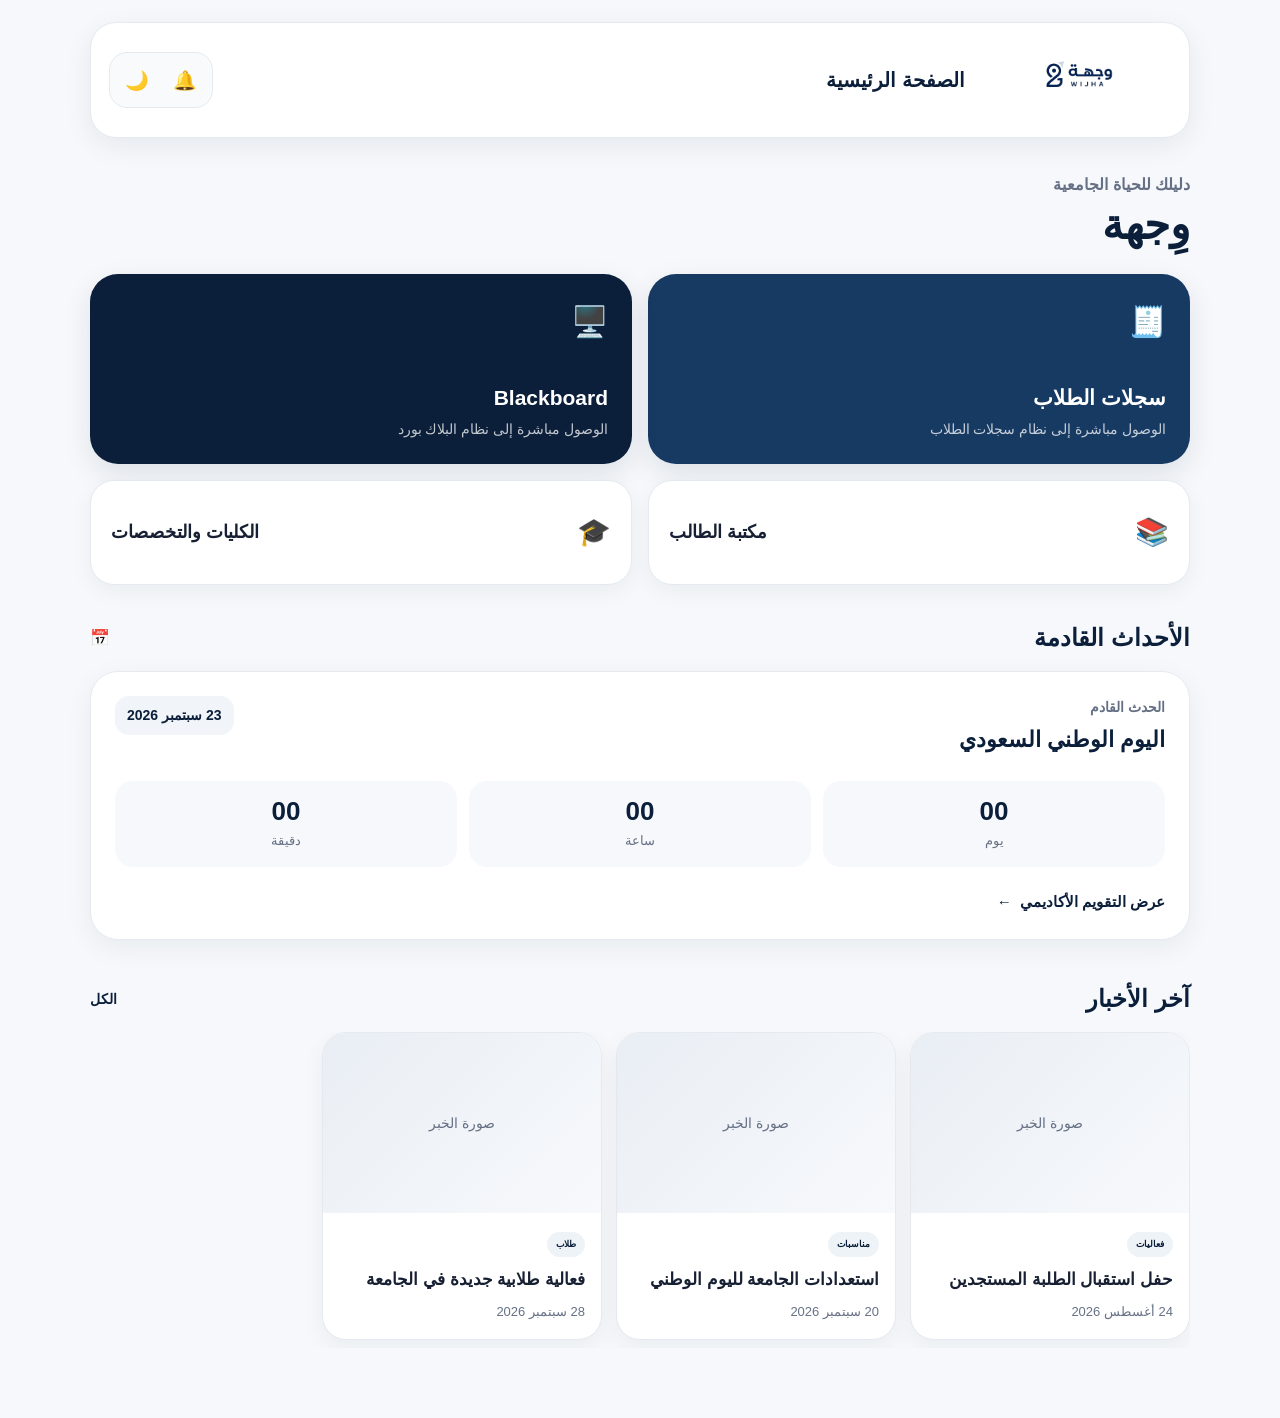
==== commit 54b9a39f: "Update stylesheet version in index.html" ====
--- a/index.html
+++ b/index.html
@@ -5,7 +5,7 @@
     <meta charset="UTF-8">
     <meta name="viewport" content="width=device-width, initial-scale=1.0">
 
-    <link rel="stylesheet" href="css/style.css?v=10">
+    <link rel="stylesheet" href="css/style.css?v=38">
 
     <title>وِجهة | WIJHA</title>
 </head>
@@ -240,7 +240,7 @@
 </nav>
 
     <script src="js/main.js?v=1"></script>
-
+<script src="js/site.js?v=1"></script>
 </body>
 
 </html>
--- a/css/style.css
+++ b/css/style.css
@@ -60,8 +60,8 @@
 }
 
 .brand img {
-    width: 150px;
-    height: 75px;
+    width: 190px;
+    height: 90px;
     object-fit: contain;
 }
 
@@ -566,9 +566,10 @@
     }
 
     .brand img {
-        width: 145px;
-        height: 65px;
-    }
+    width: 155px;
+    height: 75px;
+    object-fit: contain;
+}
 
     .brand span {
         font-size: 16px;
@@ -4316,3 +4317,234 @@
     }
 
 }
+/* =========================================
+   WIJHA | Dark Mode
+========================================= */
+
+body.dark-mode {
+    --navy: #E6EDF6;
+    --navy-light: #233A57;
+
+    --white: #142235;
+    --background: #0B1625;
+
+    --text: #EAF0F7;
+    --text-secondary: #9BAABC;
+
+    --border: #26384D;
+}
+
+body.dark-mode .top-bar,
+body.dark-mode .secondary-card,
+body.dark-mode .tool-card,
+body.dark-mode .calculator-section,
+body.dark-mode .gpa-results,
+body.dark-mode .service-section,
+body.dark-mode .service-choice-card,
+body.dark-mode .library-document-card,
+body.dark-mode .student-instructions-details,
+body.dark-mode .faq-item,
+body.dark-mode .wijha-news-card,
+body.dark-mode .event-directory-card,
+body.dark-mode .college-toggle,
+body.dark-mode .program-card,
+body.dark-mode .notification-panel {
+    background: #142235;
+}
+
+body.dark-mode .top-actions,
+body.dark-mode .program-search-box,
+body.dark-mode .library-tabs,
+body.dark-mode .news-tabs,
+body.dark-mode .time-box,
+body.dark-mode .service-action-card,
+body.dark-mode .guide-card,
+body.dark-mode .location-card,
+body.dark-mode .email-card,
+body.dark-mode .weekly-day-content,
+body.dark-mode .news-image-placeholder,
+body.dark-mode .privacy-note,
+body.dark-mode .service-help-box {
+    background: #101D2D;
+}
+
+body.dark-mode input,
+body.dark-mode select {
+    background: #0F1B2B;
+    color: #EAF0F7;
+    border-color: #2A3D53;
+}
+
+body.dark-mode .main-card,
+body.dark-mode .calculate-gpa-button,
+body.dark-mode .program-tab.active,
+body.dark-mode .library-tab.active,
+body.dark-mode .news-tab.active,
+body.dark-mode .official-counseling-link,
+body.dark-mode .event-date-box {
+    background: #1E3552;
+}
+
+body.dark-mode .bottom-nav {
+    background: rgba(15, 27, 43, 0.97);
+    border-color: #26384D;
+}
+
+body.dark-mode .bottom-nav-item.active {
+    background: #1C3048;
+    color: #EAF0F7;
+}
+
+body.dark-mode .news-category,
+body.dark-mode .official-badge,
+body.dark-mode .service-action-icon,
+body.dark-mode .library-document-icon,
+body.dark-mode .program-icon,
+body.dark-mode .college-toggle-icon,
+body.dark-mode .privacy-icon,
+body.dark-mode .notification-item-icon,
+body.dark-mode .instructions-heading-icon {
+    background: #1C3048;
+    color: #EAF0F7;
+}
+
+
+/* =========================================
+   Notifications
+========================================= */
+
+.notification-panel {
+    position: fixed;
+
+    top: 105px;
+    left: 24px;
+
+    width: min(360px, calc(100% - 32px));
+
+    padding: 16px;
+
+    background: var(--white);
+    color: var(--text);
+
+    border: 1px solid var(--border);
+    border-radius: 22px;
+
+    box-shadow:
+        0 18px 50px rgba(11, 31, 58, 0.18);
+
+    z-index: 2000;
+}
+
+.notification-panel[hidden] {
+    display: none;
+}
+
+.notification-header {
+    display: flex;
+    align-items: center;
+    justify-content: space-between;
+
+    gap: 12px;
+
+    padding-bottom: 13px;
+    margin-bottom: 12px;
+
+    border-bottom: 1px solid var(--border);
+}
+
+.notification-header span {
+    color: var(--text-secondary);
+
+    font-size: 10px;
+    font-weight: 700;
+}
+
+.notification-header h3 {
+    color: var(--navy);
+
+    font-size: 18px;
+    font-weight: 800;
+}
+
+.notification-close {
+    width: 34px;
+    height: 34px;
+
+    border: none;
+    border-radius: 10px;
+
+    background: #EEF3F8;
+    color: #0B1F3A;
+
+    font-size: 20px;
+
+    cursor: pointer;
+}
+
+.notification-content {
+    display: flex;
+    flex-direction: column;
+
+    gap: 8px;
+}
+
+.notification-item {
+    padding: 12px;
+
+    background: var(--background);
+
+    border-radius: 15px;
+
+    display: flex;
+    align-items: flex-start;
+
+    gap: 10px;
+}
+
+.notification-item-icon {
+    width: 38px;
+    height: 38px;
+
+    flex: 0 0 38px;
+
+    display: flex;
+    align-items: center;
+    justify-content: center;
+
+    background: var(--white);
+
+    border-radius: 11px;
+}
+
+.notification-item strong {
+    display: block;
+
+    color: var(--navy);
+
+    font-size: 13px;
+
+    margin-bottom: 2px;
+}
+
+.notification-item p {
+    color: var(--text-secondary);
+
+    font-size: 11px;
+    line-height: 1.7;
+}
+
+
+/* Mobile */
+
+@media (max-width: 600px) {
+
+    .notification-panel {
+        top: 96px;
+        left: 16px;
+
+        width: calc(100% - 32px);
+
+        border-radius: 20px;
+    }
+
+}
